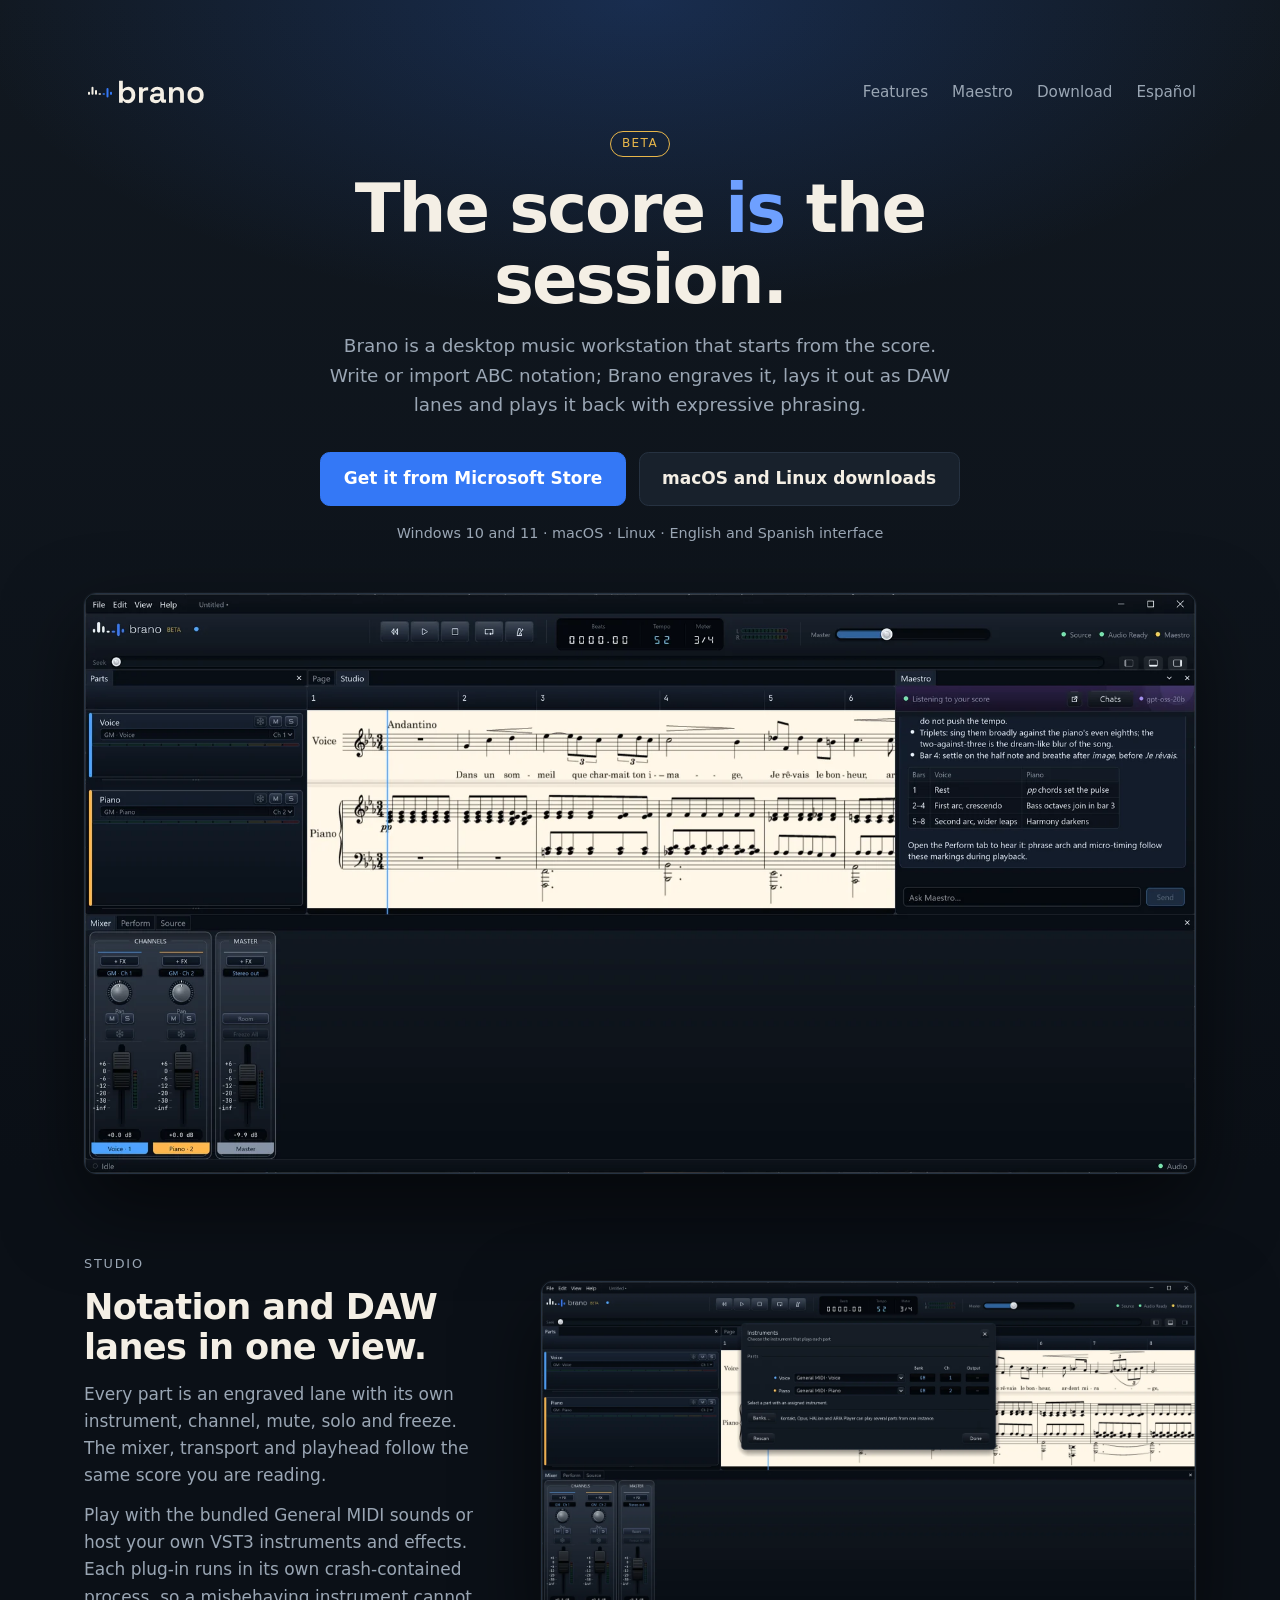
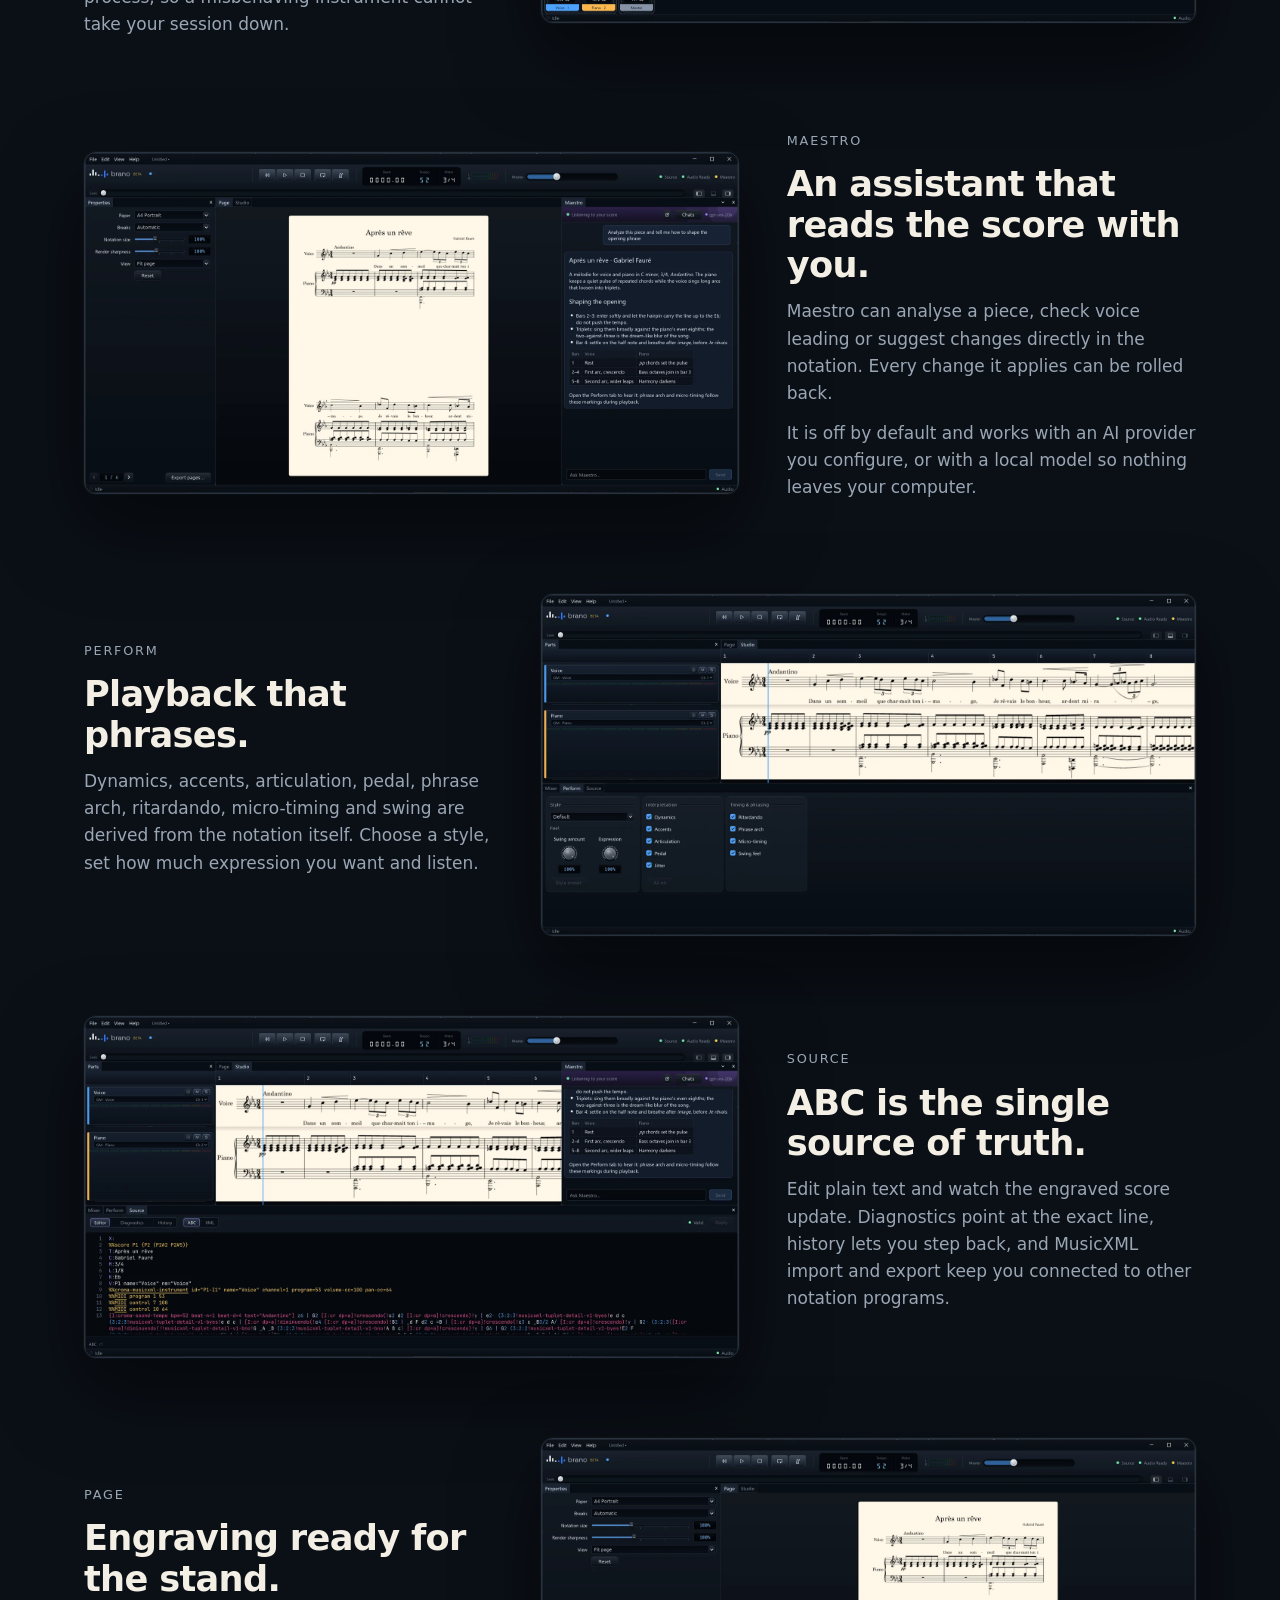
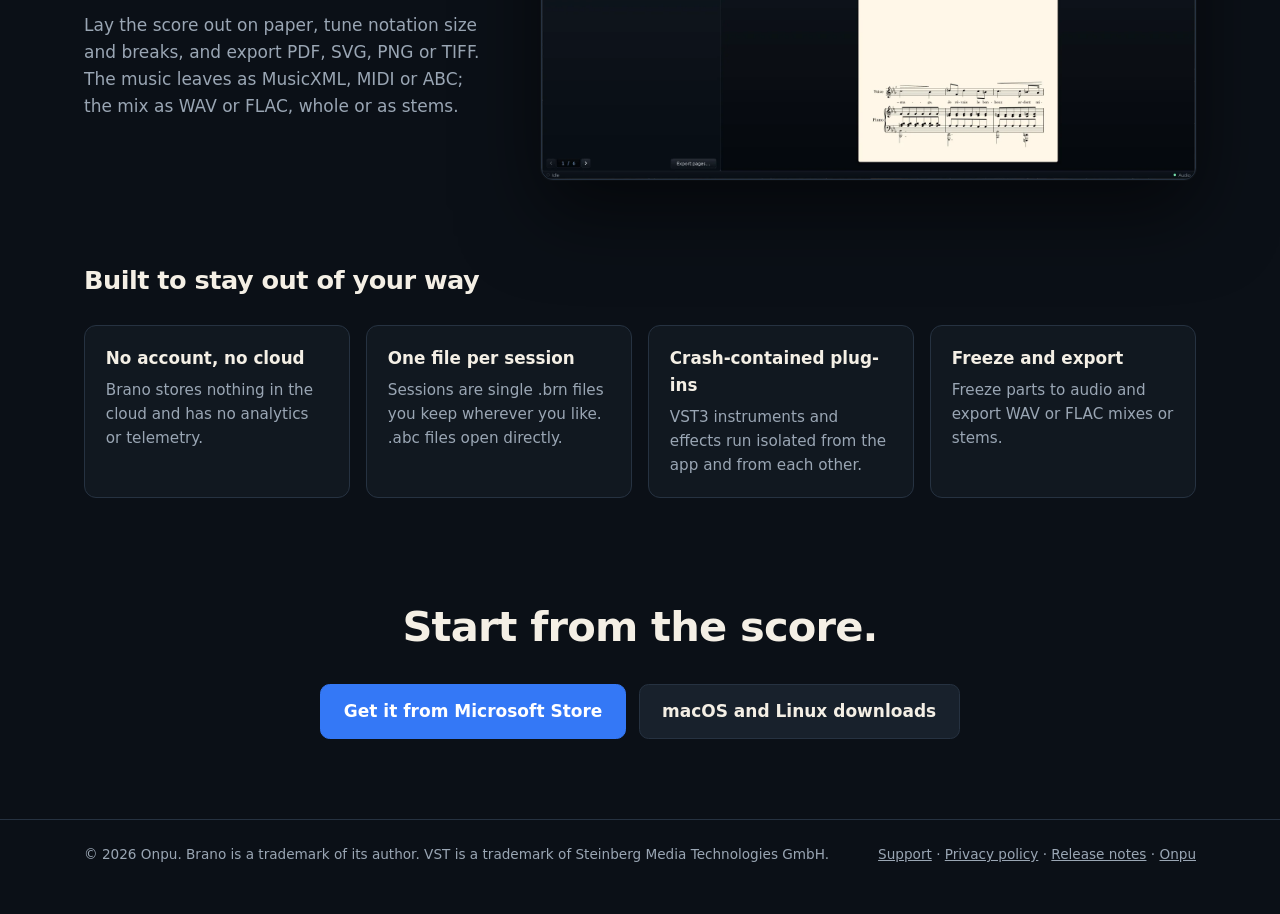
==== brano/index.html @ 37a9f23e "feat: Brano product page in English and Spanish at /brano/" ====
<!doctype html>
<html lang="en">
<head>
  <meta charset="utf-8">
  <meta name="viewport" content="width=device-width, initial-scale=1">
  <title>Brano · Score-first music workstation</title>
  <meta name="description" content="Brano is a desktop music workstation that starts from the score: ABC notation in, engraved pages and expressive VST3 playback out.">
  <meta name="theme-color" content="#111820">
  <meta property="og:title" content="Brano · Score-first music workstation">
  <meta property="og:description" content="Brano is a desktop music workstation that starts from the score: ABC notation in, engraved pages and expressive VST3 playback out.">
  <meta property="og:image" content="https://onpu.dev/brano/img/brano-hero.webp">
  <meta property="og:url" content="https://onpu.dev/brano/">
  <link rel="alternate" hreflang="en" href="https://onpu.dev/brano/">
  <link rel="alternate" hreflang="es" href="https://onpu.dev/brano/es/">
  <link rel="icon" type="image/svg+xml" href="img/brano-icon.svg">
  <link rel="stylesheet" href="brano.css">
</head>
<body>
  <header class="hero">
    <div class="wrap">
      <nav class="nav">
        <a href="./"><img src="img/brano-lockup.svg" width="125" height="32" alt="Brano"></a>
        <ul>
          <li class="opt"><a href="#studio">Features</a></li>
          <li class="opt"><a href="#maestro">Maestro</a></li>
          <li><a href="#download">Download</a></li>
          <li><a href="es/" hreflang="es">Español</a></li>
        </ul>
      </nav>
      <span class="badge">Beta</span>
      <h1>The score <em>is</em> the session.</h1>
      <p class="lede">Brano is a desktop music workstation that starts from the score. Write or import ABC notation; Brano engraves it, lays it out as DAW lanes and plays it back with expressive phrasing.</p>
      <div class="cta">
        <a class="btn primary" href="https://apps.microsoft.com/detail/9n48c2ch9b61">Get it from Microsoft Store</a>
        <a class="btn" href="https://github.com/ro-ag/brano/releases">macOS and Linux downloads</a>
      </div>
      <p class="platforms">Windows 10 and 11 · macOS · Linux · English and Spanish interface</p>
      <div class="shot"><img src="img/brano-hero.webp" width="1728" height="900" alt="Brano Studio view: parts rail, engraved lanes, mixer and the Maestro pane"></div>
    </div>
  </header>
  <main>
    <section class="feature" id="studio">
      <div class="wrap row">
        <div class="copy">
          <p class="eyebrow">Studio</p>
          <h2>Notation and DAW lanes in one view.</h2>
          <p>Every part is an engraved lane with its own instrument, channel, mute, solo and freeze. The mixer, transport and playhead follow the same score you are reading.</p>
          <p>Play with the bundled General MIDI sounds or host your own VST3 instruments and effects. Each plug-in runs in its own crash-contained process, so a misbehaving instrument cannot take your session down.</p>
        </div>
        <div class="shot"><img src="img/brano-instruments.webp" width="1728" height="900" loading="lazy" alt="Instruments dialog over the Studio view: each part with its instrument, bank and channel"></div>
      </div>
    </section>
    <section class="feature" id="maestro">
      <div class="wrap row">
        <div class="copy">
          <p class="eyebrow">Maestro</p>
          <h2>An assistant that reads the score with you.</h2>
          <p>Maestro can analyse a piece, check voice leading or suggest changes directly in the notation. Every change it applies can be rolled back.</p>
          <p>It is off by default and works with an AI provider you configure, or with a local model so nothing leaves your computer.</p>
        </div>
        <div class="shot"><img src="img/brano-maestro.webp" width="1728" height="900" loading="lazy" alt="Maestro analysing Après un rêve next to the engraved score"></div>
      </div>
    </section>
    <section class="feature" id="perform">
      <div class="wrap row">
        <div class="copy">
          <p class="eyebrow">Perform</p>
          <h2>Playback that phrases.</h2>
          <p>Dynamics, accents, articulation, pedal, phrase arch, ritardando, micro-timing and swing are derived from the notation itself. Choose a style, set how much expression you want and listen.</p>
        </div>
        <div class="shot"><img src="img/brano-perform.webp" width="1728" height="900" loading="lazy" alt="Perform tab with style, feel, interpretation and timing controls"></div>
      </div>
    </section>
    <section class="feature" id="source">
      <div class="wrap row">
        <div class="copy">
          <p class="eyebrow">Source</p>
          <h2>ABC is the single source of truth.</h2>
          <p>Edit plain text and watch the engraved score update. Diagnostics point at the exact line, history lets you step back, and MusicXML import and export keep you connected to other notation programs.</p>
        </div>
        <div class="shot"><img src="img/brano-source.webp" width="1728" height="900" loading="lazy" alt="ABC source editor under the engraved page"></div>
      </div>
    </section>
    <section class="feature" id="page">
      <div class="wrap row">
        <div class="copy">
          <p class="eyebrow">Page</p>
          <h2>Engraving ready for the stand.</h2>
          <p>Lay the score out on paper, tune notation size and breaks, and export PDF, SVG, PNG or TIFF. The music leaves as MusicXML, MIDI or ABC; the mix as WAV or FLAC, whole or as stems.</p>
        </div>
        <div class="shot"><img src="img/brano-page.webp" width="1728" height="900" loading="lazy" alt="Engraved page view with page properties"></div>
      </div>
    </section>
    <section class="grid">
      <div class="wrap">
        <h2>Built to stay out of your way</h2>
        <div class="cards">
        <div class="card"><h3>No account, no cloud</h3><p>Brano stores nothing in the cloud and has no analytics or telemetry.</p></div>
        <div class="card"><h3>One file per session</h3><p>Sessions are single .brn files you keep wherever you like. .abc files open directly.</p></div>
        <div class="card"><h3>Crash-contained plug-ins</h3><p>VST3 instruments and effects run isolated from the app and from each other.</p></div>
        <div class="card"><h3>Freeze and export</h3><p>Freeze parts to audio and export WAV or FLAC mixes or stems.</p></div>
        </div>
      </div>
    </section>
    <section class="closing" id="download">
      <div class="wrap">
        <h2>Start from the score.</h2>
        <div class="cta">
          <a class="btn primary" href="https://apps.microsoft.com/detail/9n48c2ch9b61">Get it from Microsoft Store</a>
          <a class="btn" href="https://github.com/ro-ag/brano/releases">macOS and Linux downloads</a>
        </div>
      </div>
    </section>
  </main>
  <footer>
    <div class="wrap">
      <span>© 2026 Onpu. Brano is a trademark of its author. VST is a trademark of Steinberg Media Technologies GmbH.</span>
      <span><a href="mailto:support@onpu.dev">Support</a> · <a href="https://onpu.dev/privacy.html">Privacy policy</a> · <a href="https://github.com/ro-ag/brano/releases">Release notes</a> · <a href="https://onpu.dev/">Onpu</a></span>
    </div>
  </footer>
</body>
</html>
---- brano/brano.css ----
:root {
  --ink: #0b1017;
  --ink-2: #111820;
  --ink-3: #18212c;
  --rule: #263241;
  --paper: #f4efe5;
  --muted: #9aa6b4;
  --blue: #3478f6;
  --blue-hi: #6ea0ff;
  --gold: #e8b64a;
}
* { box-sizing: border-box; }
html { background: var(--ink); color: var(--paper); scroll-behavior: smooth; }
body {
  margin: 0;
  font: 17px/1.6 "IBM Plex Sans", "Segoe UI", system-ui, -apple-system, "Helvetica Neue", Arial, sans-serif;
  -webkit-font-smoothing: antialiased;
}
a { color: var(--blue-hi); }
img { max-width: 100%; height: auto; display: block; }
.wrap { max-width: 72rem; margin: 0 auto; padding: 0 1.25rem; }

.nav { display: flex; align-items: center; justify-content: space-between; padding: 1.25rem 0; }
.nav img { height: 2rem; width: auto; }
.nav ul { display: flex; gap: 1.5rem; list-style: none; margin: 0; padding: 0; font-size: 0.95rem; }
.nav a { color: var(--muted); text-decoration: none; }
.nav a:hover { color: var(--paper); }

.hero {
  padding: 3.5rem 0 0;
  text-align: center;
  background:
    radial-gradient(60rem 28rem at 50% 0%, rgba(52, 120, 246, 0.22), transparent 70%),
    linear-gradient(var(--ink-2), var(--ink));
}
.badge {
  display: inline-block; padding: 0.15rem 0.7rem; border: 1px solid var(--gold); border-radius: 999px;
  color: var(--gold); font-size: 0.75rem; letter-spacing: 0.12em; text-transform: uppercase;
}
.hero h1 {
  font-size: clamp(2.3rem, 6vw, 4.2rem); line-height: 1.05; letter-spacing: -0.03em;
  margin: 1.1rem auto 1rem; max-width: 16ch; font-weight: 650;
}
.hero h1 em { font-style: normal; color: var(--blue-hi); }
.lede { color: var(--muted); font-size: 1.15rem; max-width: 40rem; margin: 0 auto 2rem; }
.cta { display: flex; gap: 0.8rem; justify-content: center; flex-wrap: wrap; }
.btn {
  display: inline-block; padding: 0.8rem 1.4rem; border-radius: 0.6rem; text-decoration: none;
  font-weight: 600; border: 1px solid var(--rule); color: var(--paper); background: var(--ink-3);
}
.btn:hover { border-color: var(--blue-hi); }
.btn.primary { background: var(--blue); border-color: var(--blue); color: #fff; }
.btn.primary:hover { background: var(--blue-hi); border-color: var(--blue-hi); }
.platforms { color: var(--muted); font-size: 0.9rem; margin: 1rem 0 0; }

.shot {
  border: 1px solid var(--rule); border-radius: 0.75rem; overflow: hidden;
  box-shadow: 0 2rem 5rem rgba(0, 0, 0, 0.55), 0 0 0 1px rgba(255, 255, 255, 0.03);
  background: var(--ink-2);
}
.hero .shot { margin: 3rem auto 0; }

section.feature { padding: 5rem 0 0; }
.feature .row { display: grid; grid-template-columns: minmax(0, 5fr) minmax(0, 8fr); gap: 3rem; align-items: center; }
.feature:nth-of-type(even) .row { grid-template-columns: minmax(0, 8fr) minmax(0, 5fr); }
.feature:nth-of-type(even) .copy { order: 2; }
.eyebrow { color: var(--blue-hi); font-size: 0.8rem; letter-spacing: 0.14em; text-transform: uppercase; margin: 0 0 0.6rem; }
.feature h2 { font-size: clamp(1.6rem, 3vw, 2.2rem); line-height: 1.15; letter-spacing: -0.02em; margin: 0 0 0.8rem; font-weight: 650; }
.feature p { color: var(--muted); margin: 0 0 0.8rem; }

.grid { padding: 5rem 0 0; }
.grid h2 { font-size: 1.6rem; letter-spacing: -0.02em; margin: 0 0 1.5rem; }
.cards { display: grid; grid-template-columns: repeat(auto-fit, minmax(16rem, 1fr)); gap: 1rem; }
.card { background: var(--ink-2); border: 1px solid var(--rule); border-radius: 0.75rem; padding: 1.2rem 1.3rem; }
.card h3 { margin: 0 0 0.35rem; font-size: 1.05rem; }
.card p { margin: 0; color: var(--muted); font-size: 0.95rem; }

.closing { text-align: center; padding: 6rem 0 5rem; }
.closing h2 { font-size: clamp(1.8rem, 4vw, 2.6rem); letter-spacing: -0.02em; margin: 0 0 1.5rem; }

footer { border-top: 1px solid var(--rule); padding: 1.5rem 0 3rem; color: var(--muted); font-size: 0.85rem; }
footer .wrap { display: flex; gap: 1.5rem; flex-wrap: wrap; justify-content: space-between; }
footer a { color: var(--muted); }

@media (max-width: 52rem) {
  .feature .row, .feature:nth-of-type(even) .row { grid-template-columns: 1fr; gap: 1.5rem; }
  .feature:nth-of-type(even) .copy { order: 0; }
  .nav ul li.opt { display: none; }
  section.feature { padding-top: 3.5rem; }
}
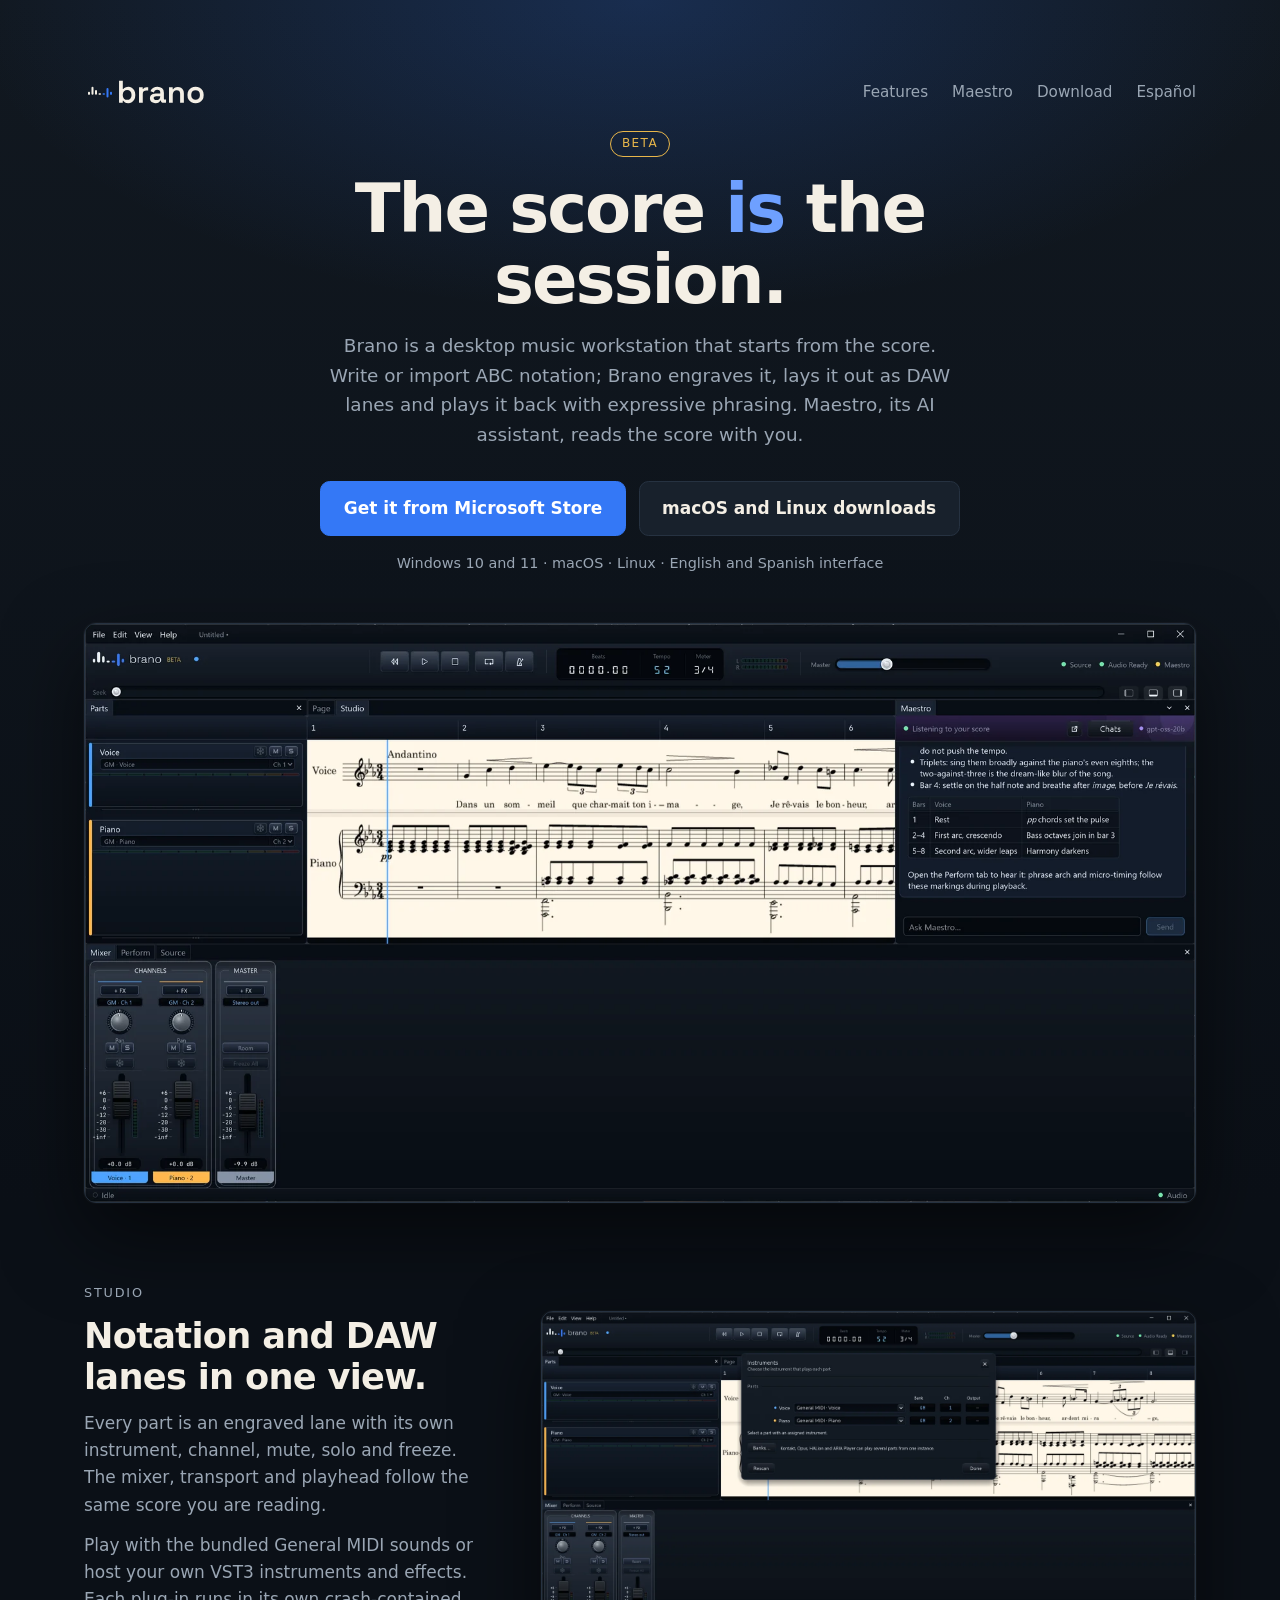
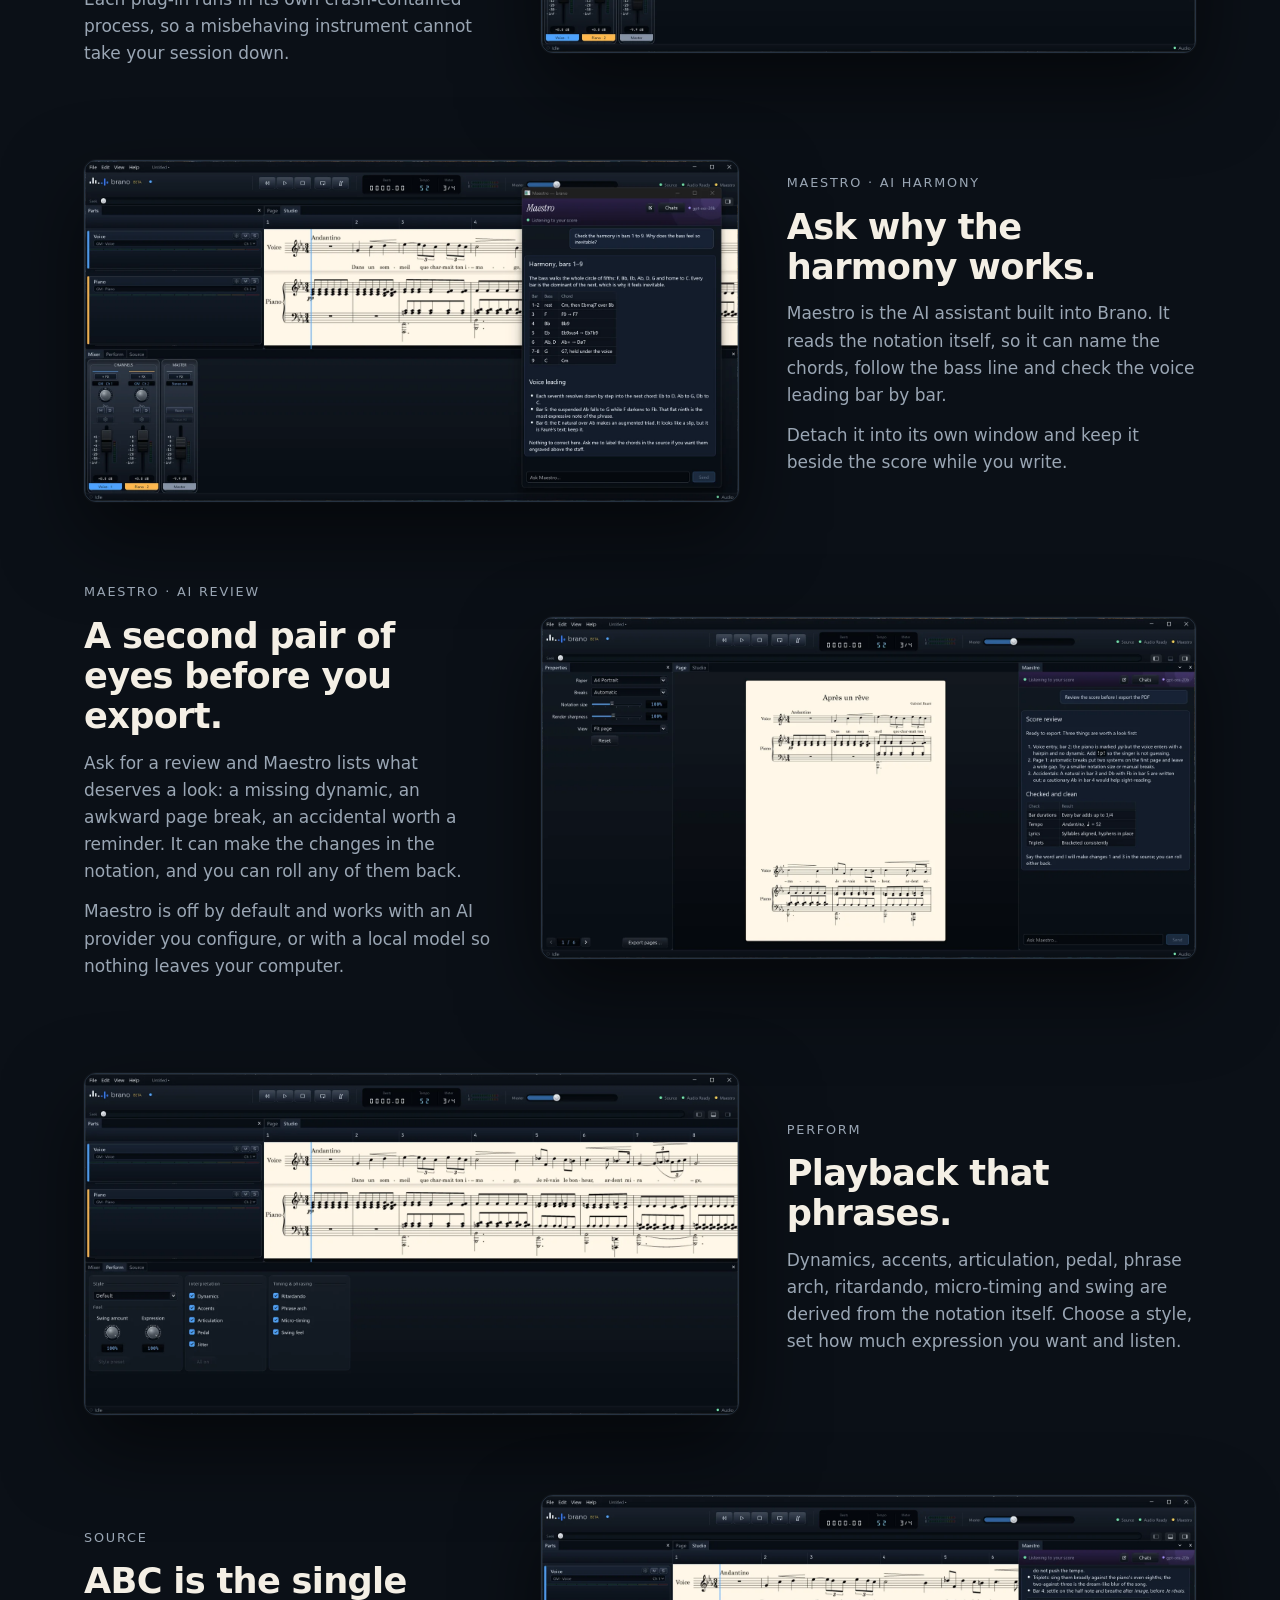
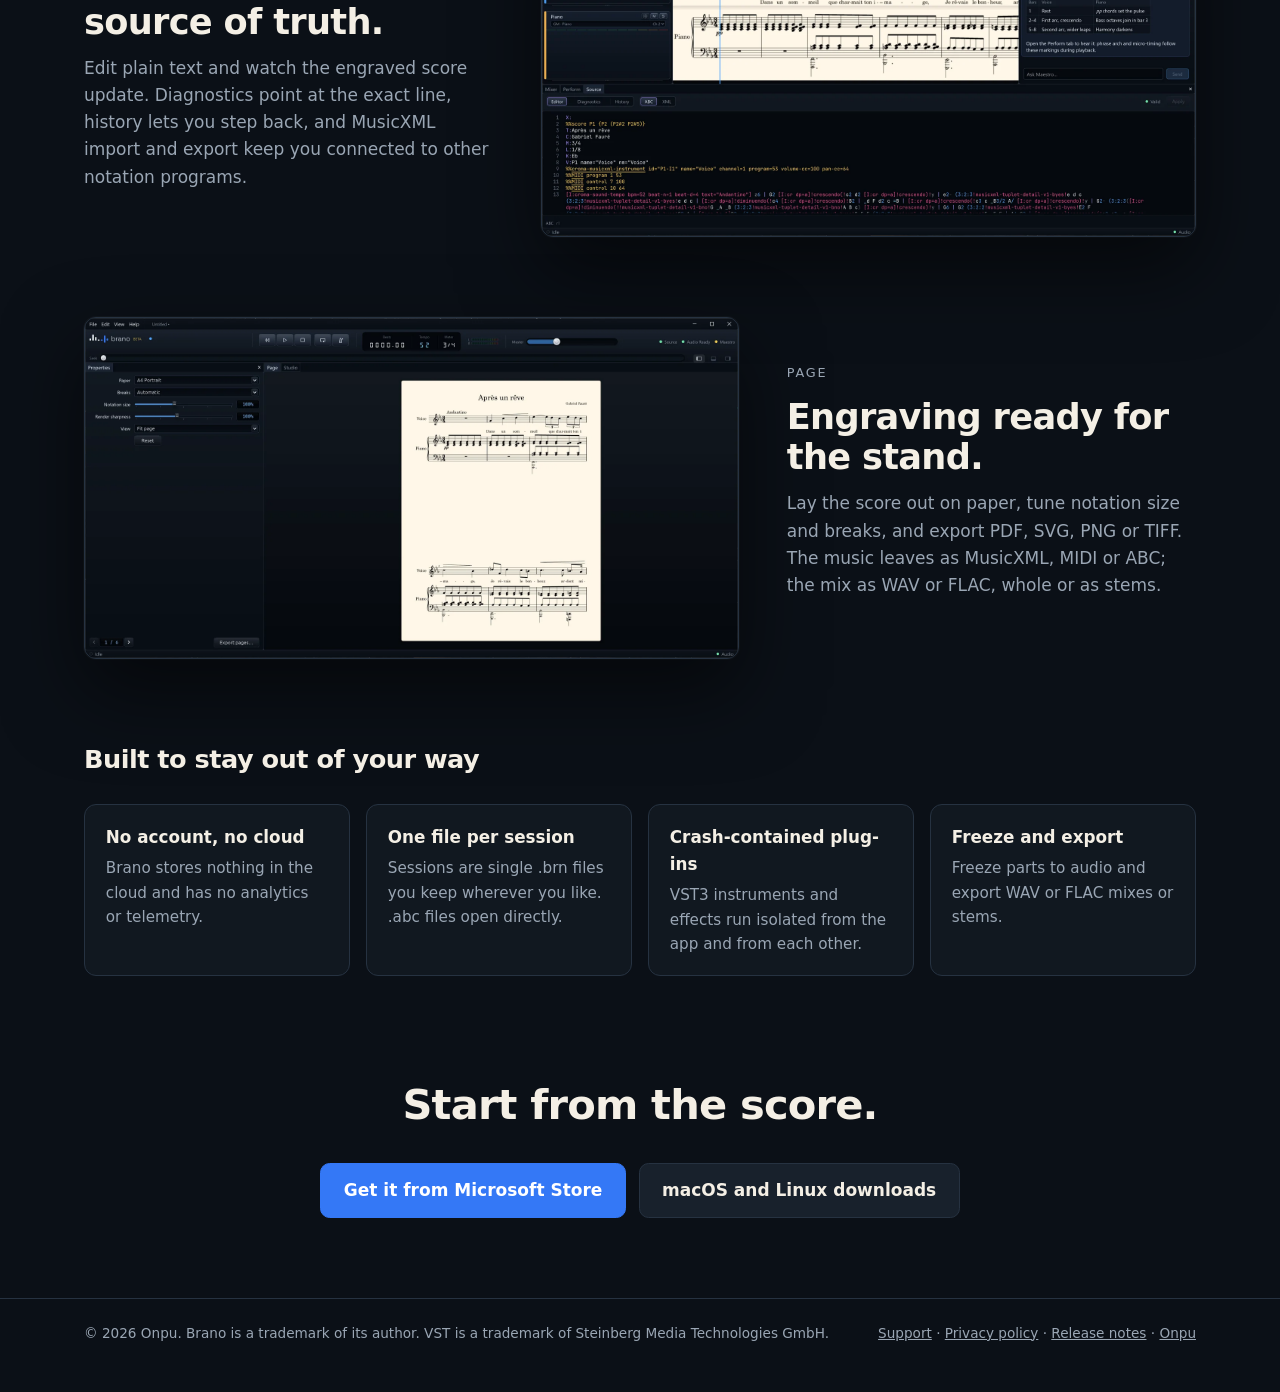
==== commit e3d60f09: "feat: put Maestro's AI harmony and review up front on the Brano page" ====
--- a/brano/index.html
+++ b/brano/index.html
@@ -29,7 +29,7 @@
       </nav>
       <span class="badge">Beta</span>
       <h1>The score <em>is</em> the session.</h1>
-      <p class="lede">Brano is a desktop music workstation that starts from the score. Write or import ABC notation; Brano engraves it, lays it out as DAW lanes and plays it back with expressive phrasing.</p>
+      <p class="lede">Brano is a desktop music workstation that starts from the score. Write or import ABC notation; Brano engraves it, lays it out as DAW lanes and plays it back with expressive phrasing. Maestro, its AI assistant, reads the score with you.</p>
       <div class="cta">
         <a class="btn primary" href="https://apps.microsoft.com/detail/9n48c2ch9b61">Get it from Microsoft Store</a>
         <a class="btn" href="https://github.com/ro-ag/brano/releases">macOS and Linux downloads</a>
@@ -53,12 +53,23 @@
     <section class="feature" id="maestro">
       <div class="wrap row">
         <div class="copy">
-          <p class="eyebrow">Maestro</p>
-          <h2>An assistant that reads the score with you.</h2>
-          <p>Maestro can analyse a piece, check voice leading or suggest changes directly in the notation. Every change it applies can be rolled back.</p>
-          <p>It is off by default and works with an AI provider you configure, or with a local model so nothing leaves your computer.</p>
+          <p class="eyebrow">Maestro · AI harmony</p>
+          <h2>Ask why the harmony works.</h2>
+          <p>Maestro is the AI assistant built into Brano. It reads the notation itself, so it can name the chords, follow the bass line and check the voice leading bar by bar.</p>
+          <p>Detach it into its own window and keep it beside the score while you write.</p>
         </div>
-        <div class="shot"><img src="img/brano-maestro.webp" width="1728" height="900" loading="lazy" alt="Maestro analysing Après un rêve next to the engraved score"></div>
+        <div class="shot"><img src="img/brano-maestro-harmony.webp" width="1728" height="900" loading="lazy" alt="Maestro in its own window explaining the harmony of bars 1 to 9 over the Studio view"></div>
+      </div>
+    </section>
+    <section class="feature" id="review">
+      <div class="wrap row">
+        <div class="copy">
+          <p class="eyebrow">Maestro · AI review</p>
+          <h2>A second pair of eyes before you export.</h2>
+          <p>Ask for a review and Maestro lists what deserves a look: a missing dynamic, an awkward page break, an accidental worth a reminder. It can make the changes in the notation, and you can roll any of them back.</p>
+          <p>Maestro is off by default and works with an AI provider you configure, or with a local model so nothing leaves your computer.</p>
+        </div>
+        <div class="shot"><img src="img/brano-maestro-review.webp" width="1728" height="900" loading="lazy" alt="Maestro reviewing the score next to the engraved page"></div>
       </div>
     </section>
     <section class="feature" id="perform">
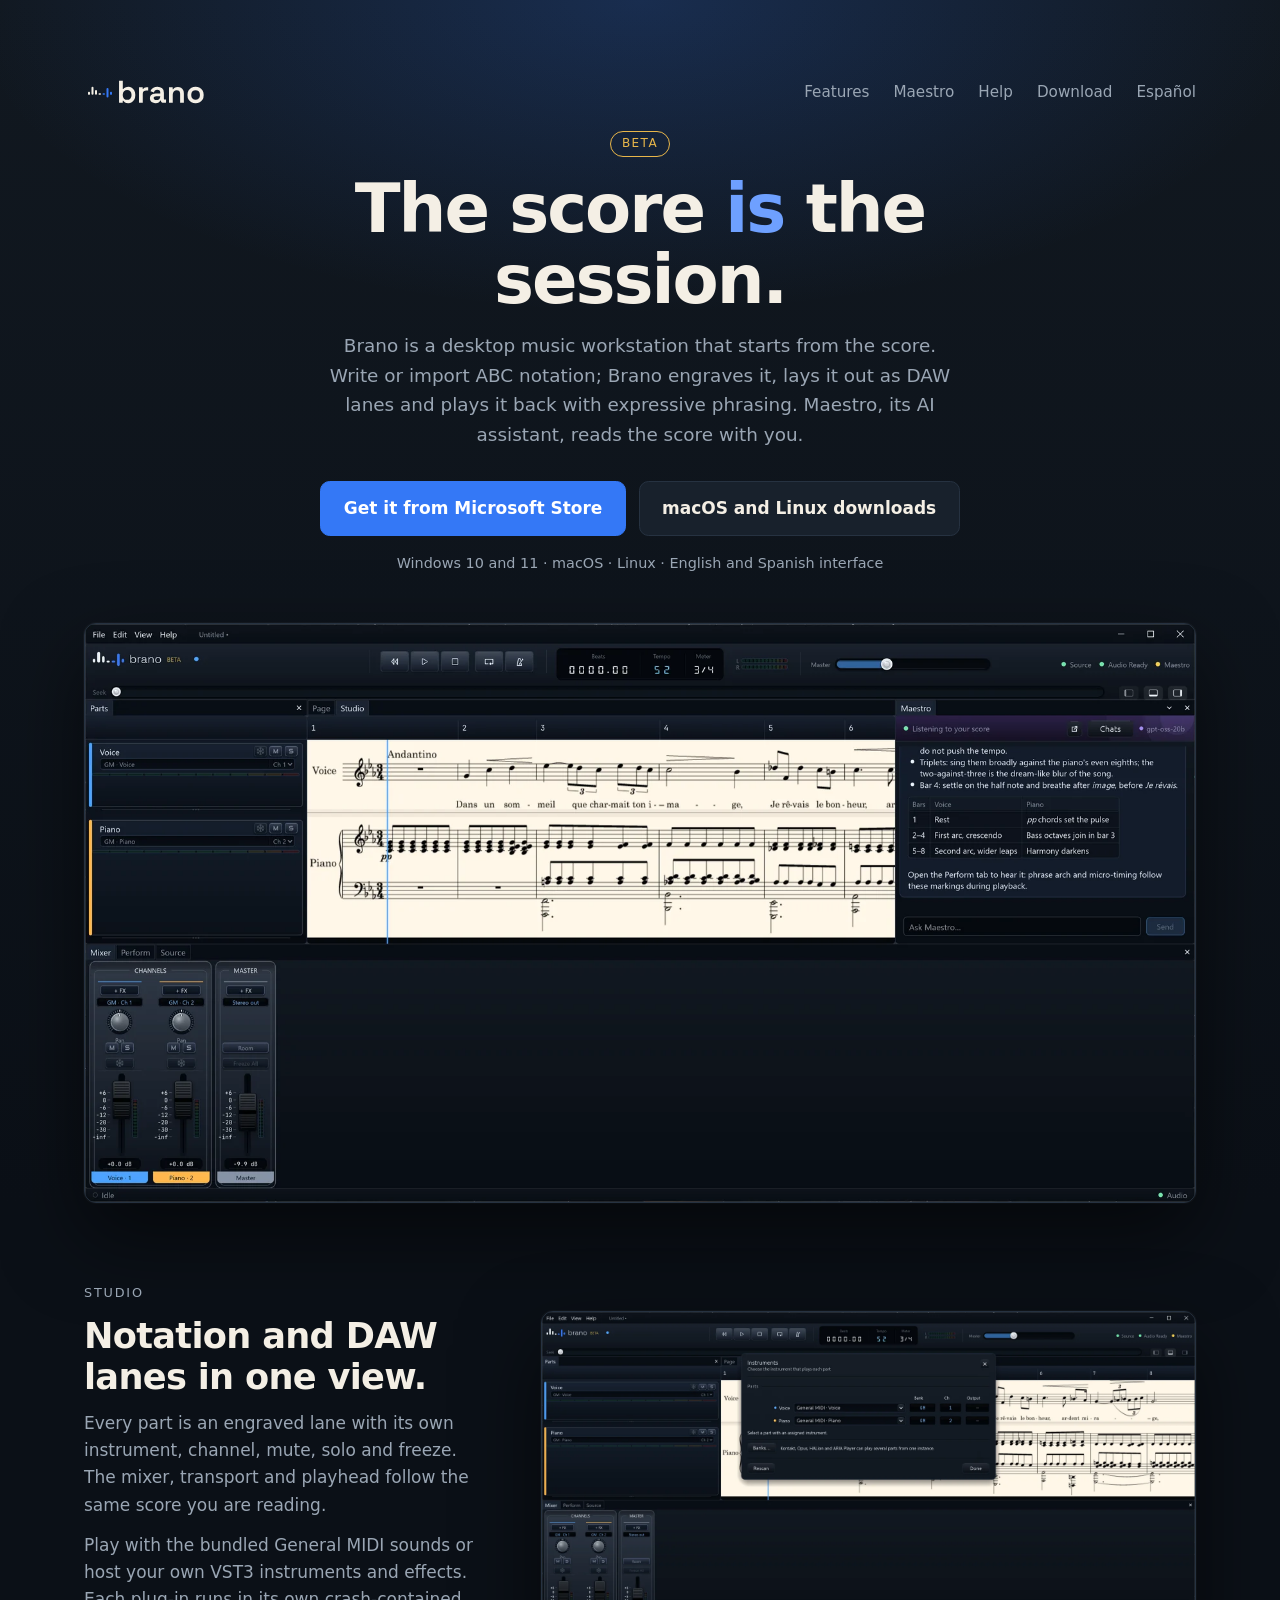
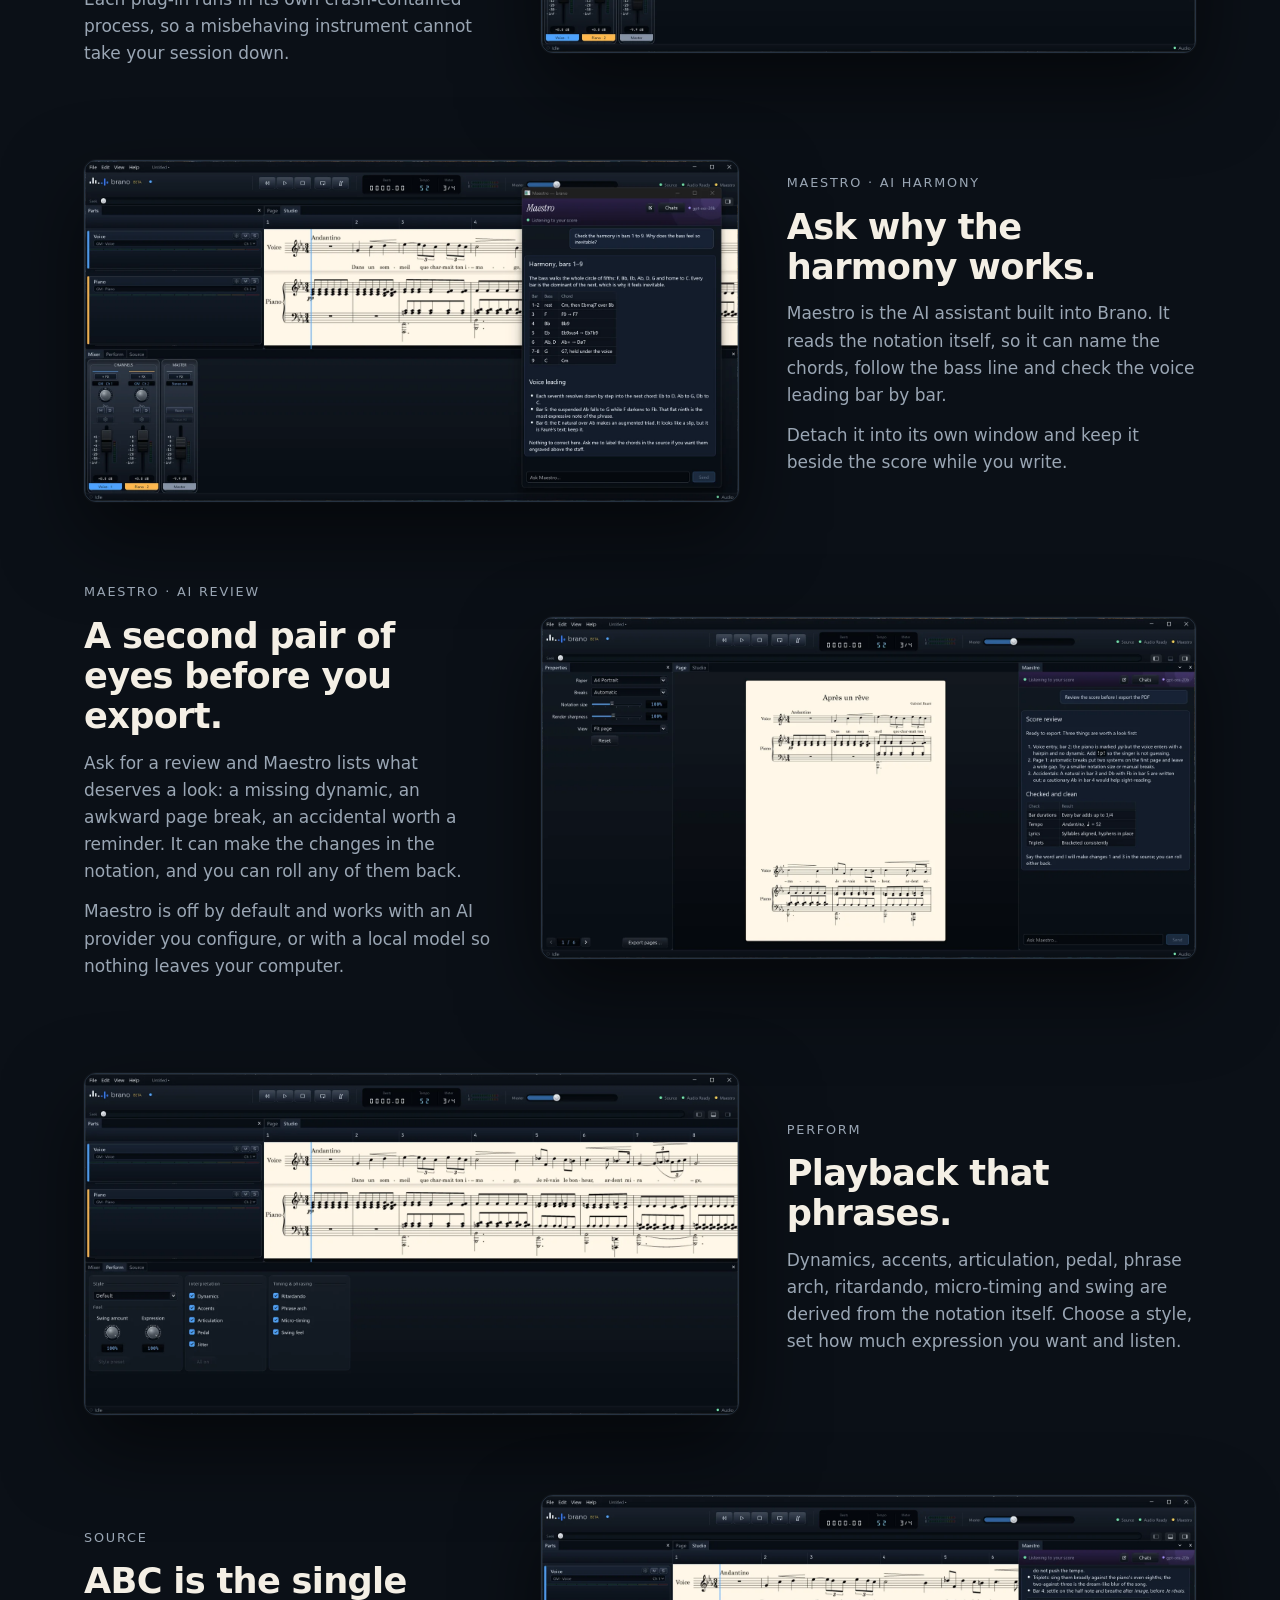
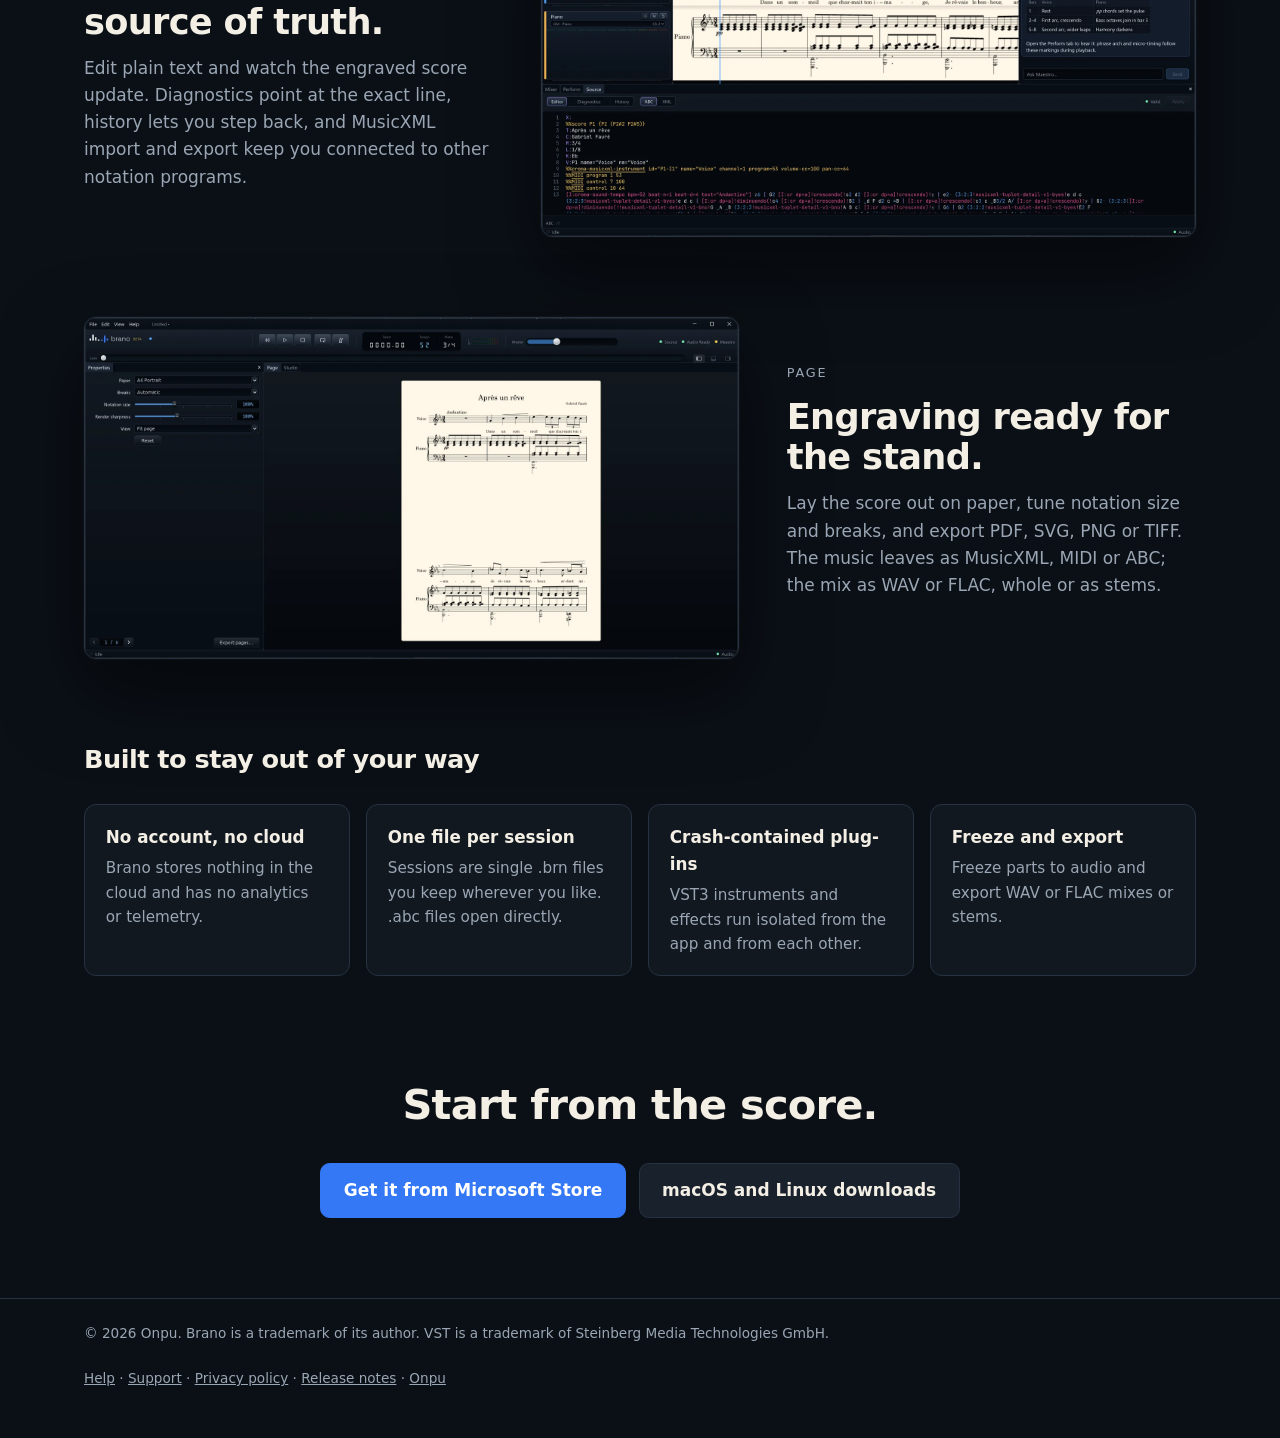
==== commit 5bc945ae: "feat: Brano help in English and Spanish at /brano/help/ User help for Brano 0.7: getting started, wi" ====
--- a/brano/index.html
+++ b/brano/index.html
@@ -23,6 +23,7 @@
         <ul>
           <li class="opt"><a href="#studio">Features</a></li>
           <li class="opt"><a href="#maestro">Maestro</a></li>
+          <li><a href="help/">Help</a></li>
           <li><a href="#download">Download</a></li>
           <li><a href="es/" hreflang="es">Español</a></li>
         </ul>
@@ -126,7 +127,7 @@
   <footer>
     <div class="wrap">
       <span>© 2026 Onpu. Brano is a trademark of its author. VST is a trademark of Steinberg Media Technologies GmbH.</span>
-      <span><a href="mailto:support@onpu.dev">Support</a> · <a href="https://onpu.dev/privacy.html">Privacy policy</a> · <a href="https://github.com/ro-ag/brano/releases">Release notes</a> · <a href="https://onpu.dev/">Onpu</a></span>
+      <span><a href="help/">Help</a> · <a href="mailto:support@onpu.dev">Support</a> · <a href="https://onpu.dev/privacy.html">Privacy policy</a> · <a href="https://github.com/ro-ag/brano/releases">Release notes</a> · <a href="https://onpu.dev/">Onpu</a></span>
     </div>
   </footer>
 </body>
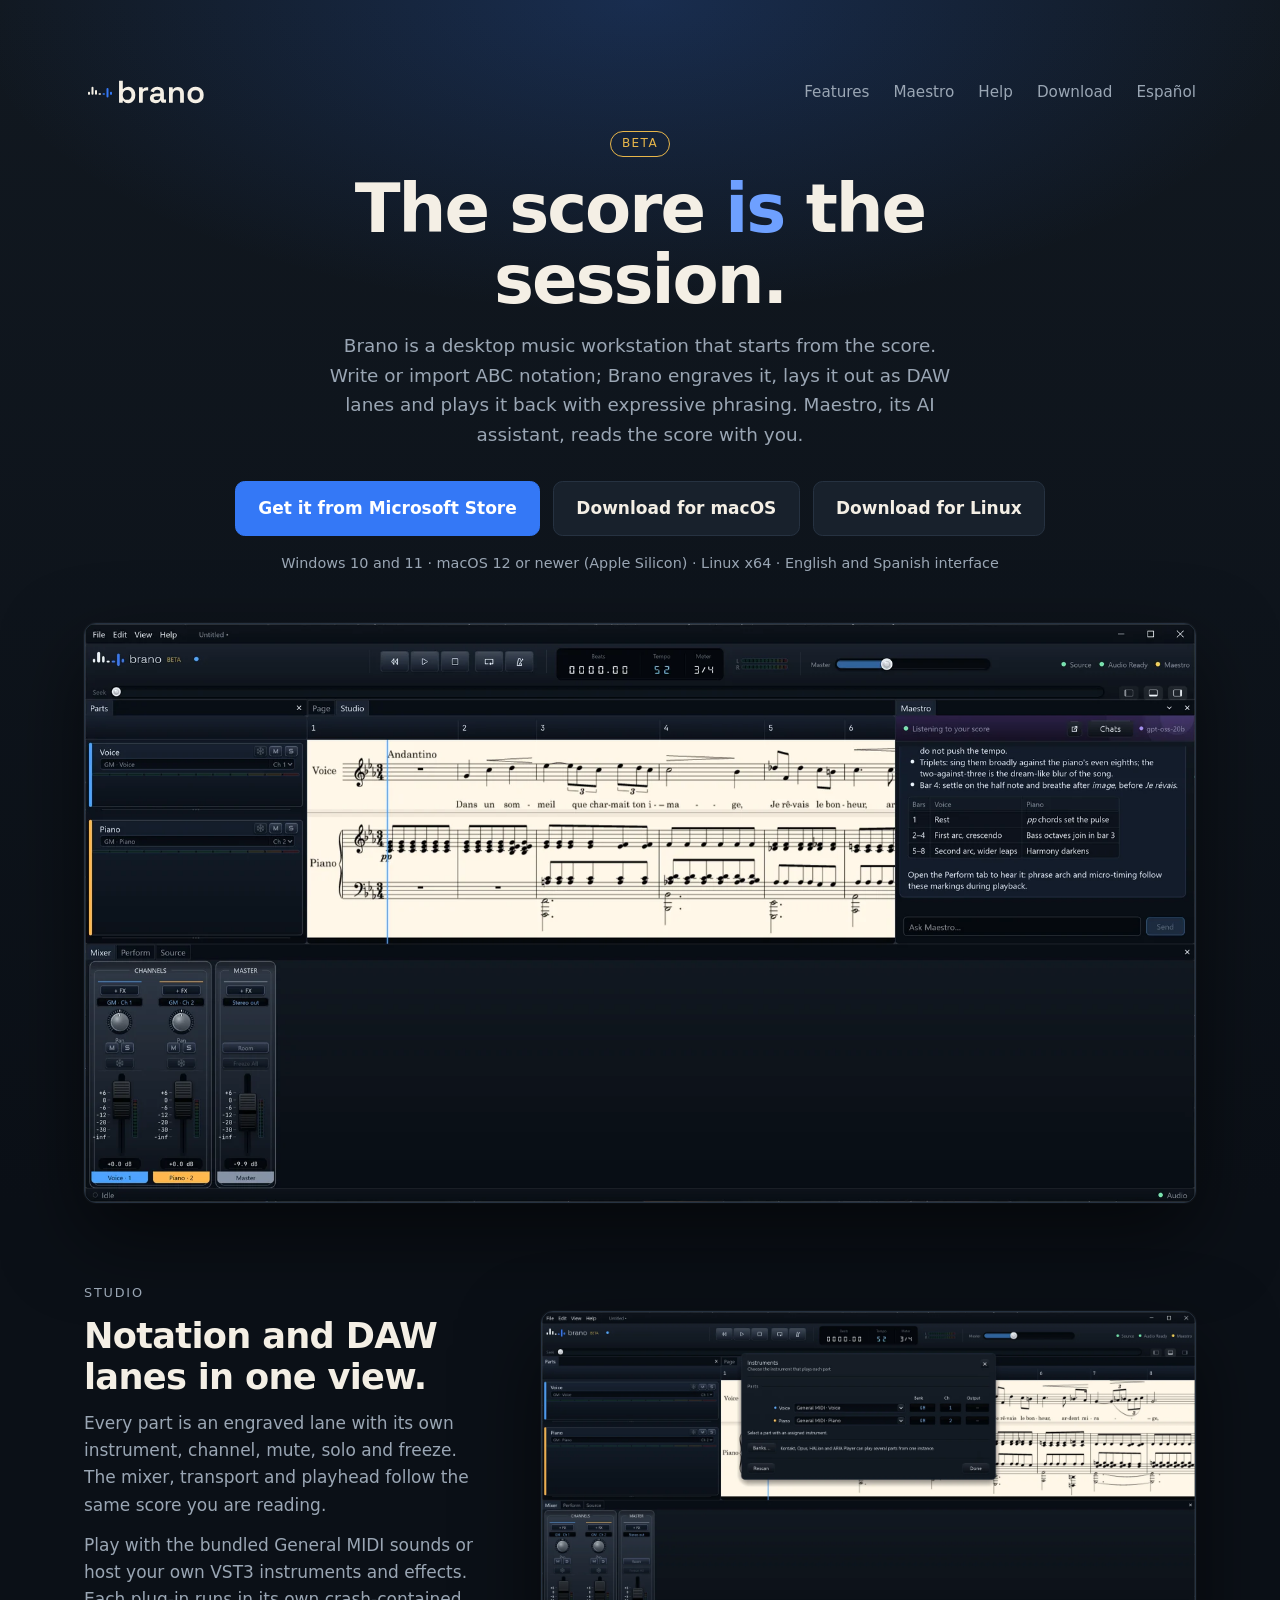
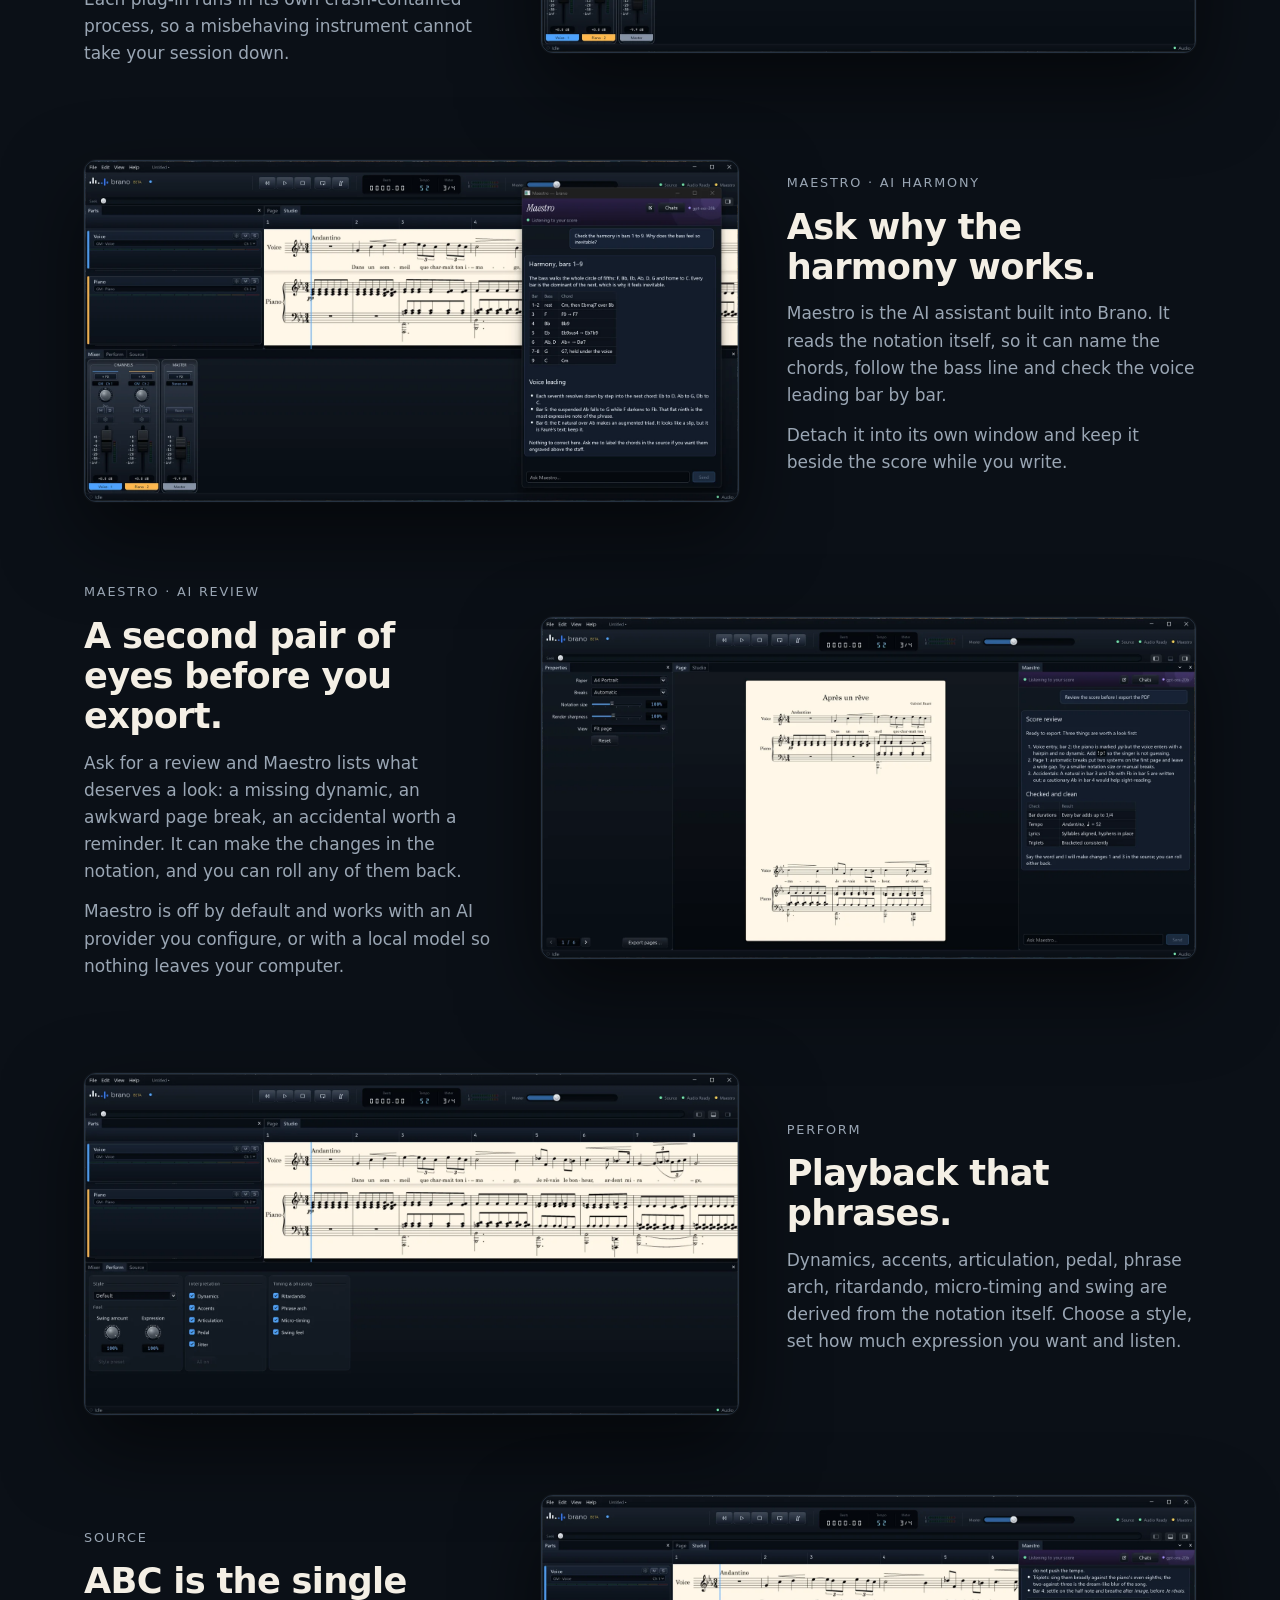
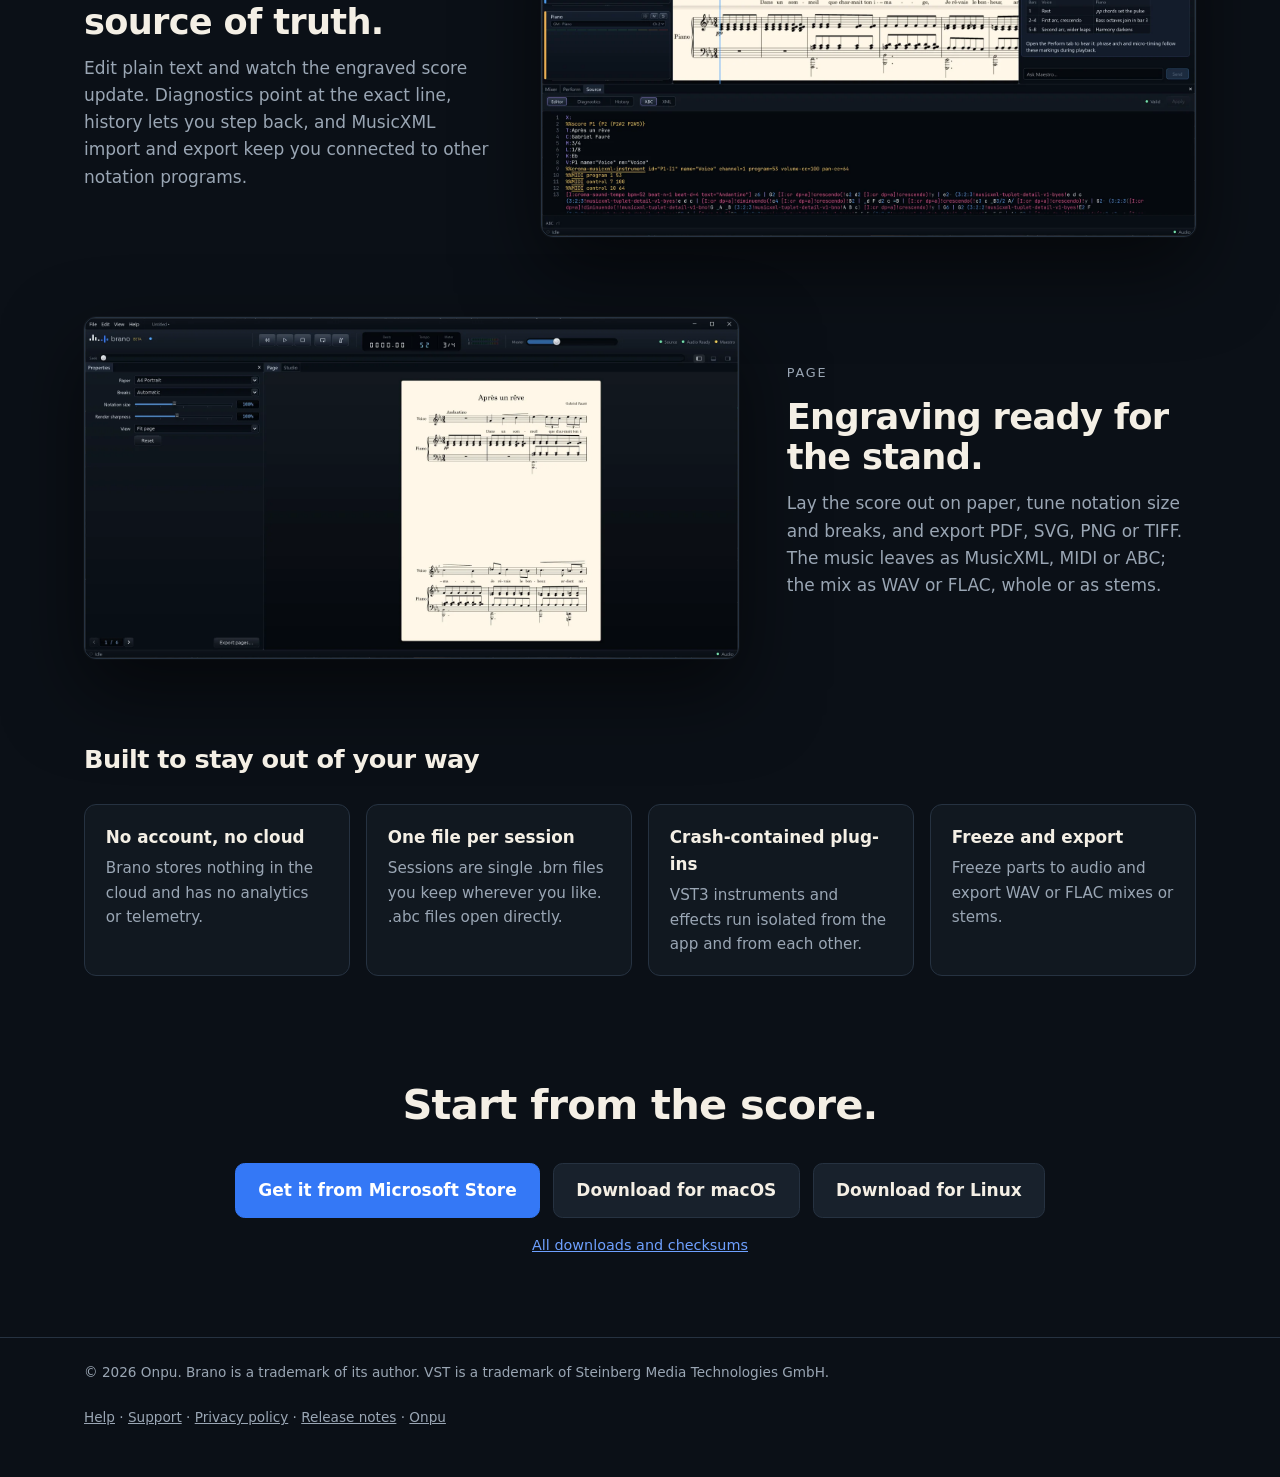
==== commit acd6469d: "feat: public Brano downloads page and direct download links Brano's GitHub Releases are private, so " ====
--- a/brano/index.html
+++ b/brano/index.html
@@ -24,7 +24,7 @@
           <li class="opt"><a href="#studio">Features</a></li>
           <li class="opt"><a href="#maestro">Maestro</a></li>
           <li><a href="help/">Help</a></li>
-          <li><a href="#download">Download</a></li>
+          <li><a href="download/">Download</a></li>
           <li><a href="es/" hreflang="es">Español</a></li>
         </ul>
       </nav>
@@ -33,9 +33,10 @@
       <p class="lede">Brano is a desktop music workstation that starts from the score. Write or import ABC notation; Brano engraves it, lays it out as DAW lanes and plays it back with expressive phrasing. Maestro, its AI assistant, reads the score with you.</p>
       <div class="cta">
         <a class="btn primary" href="https://apps.microsoft.com/detail/9n48c2ch9b61">Get it from Microsoft Store</a>
-        <a class="btn" href="https://github.com/ro-ag/brano/releases">macOS and Linux downloads</a>
+        <a class="btn" href="https://downloads.onpu.dev/brano/latest/Brano_arm64.dmg">Download for macOS</a>
+        <a class="btn" href="https://downloads.onpu.dev/brano/latest/Brano_linux_x64.tar.gz">Download for Linux</a>
       </div>
-      <p class="platforms">Windows 10 and 11 · macOS · Linux · English and Spanish interface</p>
+      <p class="platforms">Windows 10 and 11 · macOS 12 or newer (Apple Silicon) · Linux x64 · English and Spanish interface</p>
       <div class="shot"><img src="img/brano-hero.webp" width="1728" height="900" alt="Brano Studio view: parts rail, engraved lanes, mixer and the Maestro pane"></div>
     </div>
   </header>
@@ -119,8 +120,10 @@
         <h2>Start from the score.</h2>
         <div class="cta">
           <a class="btn primary" href="https://apps.microsoft.com/detail/9n48c2ch9b61">Get it from Microsoft Store</a>
-          <a class="btn" href="https://github.com/ro-ag/brano/releases">macOS and Linux downloads</a>
+          <a class="btn" href="https://downloads.onpu.dev/brano/latest/Brano_arm64.dmg">Download for macOS</a>
+          <a class="btn" href="https://downloads.onpu.dev/brano/latest/Brano_linux_x64.tar.gz">Download for Linux</a>
         </div>
+        <p class="platforms"><a href="download/">All downloads and checksums</a></p>
       </div>
     </section>
   </main>
